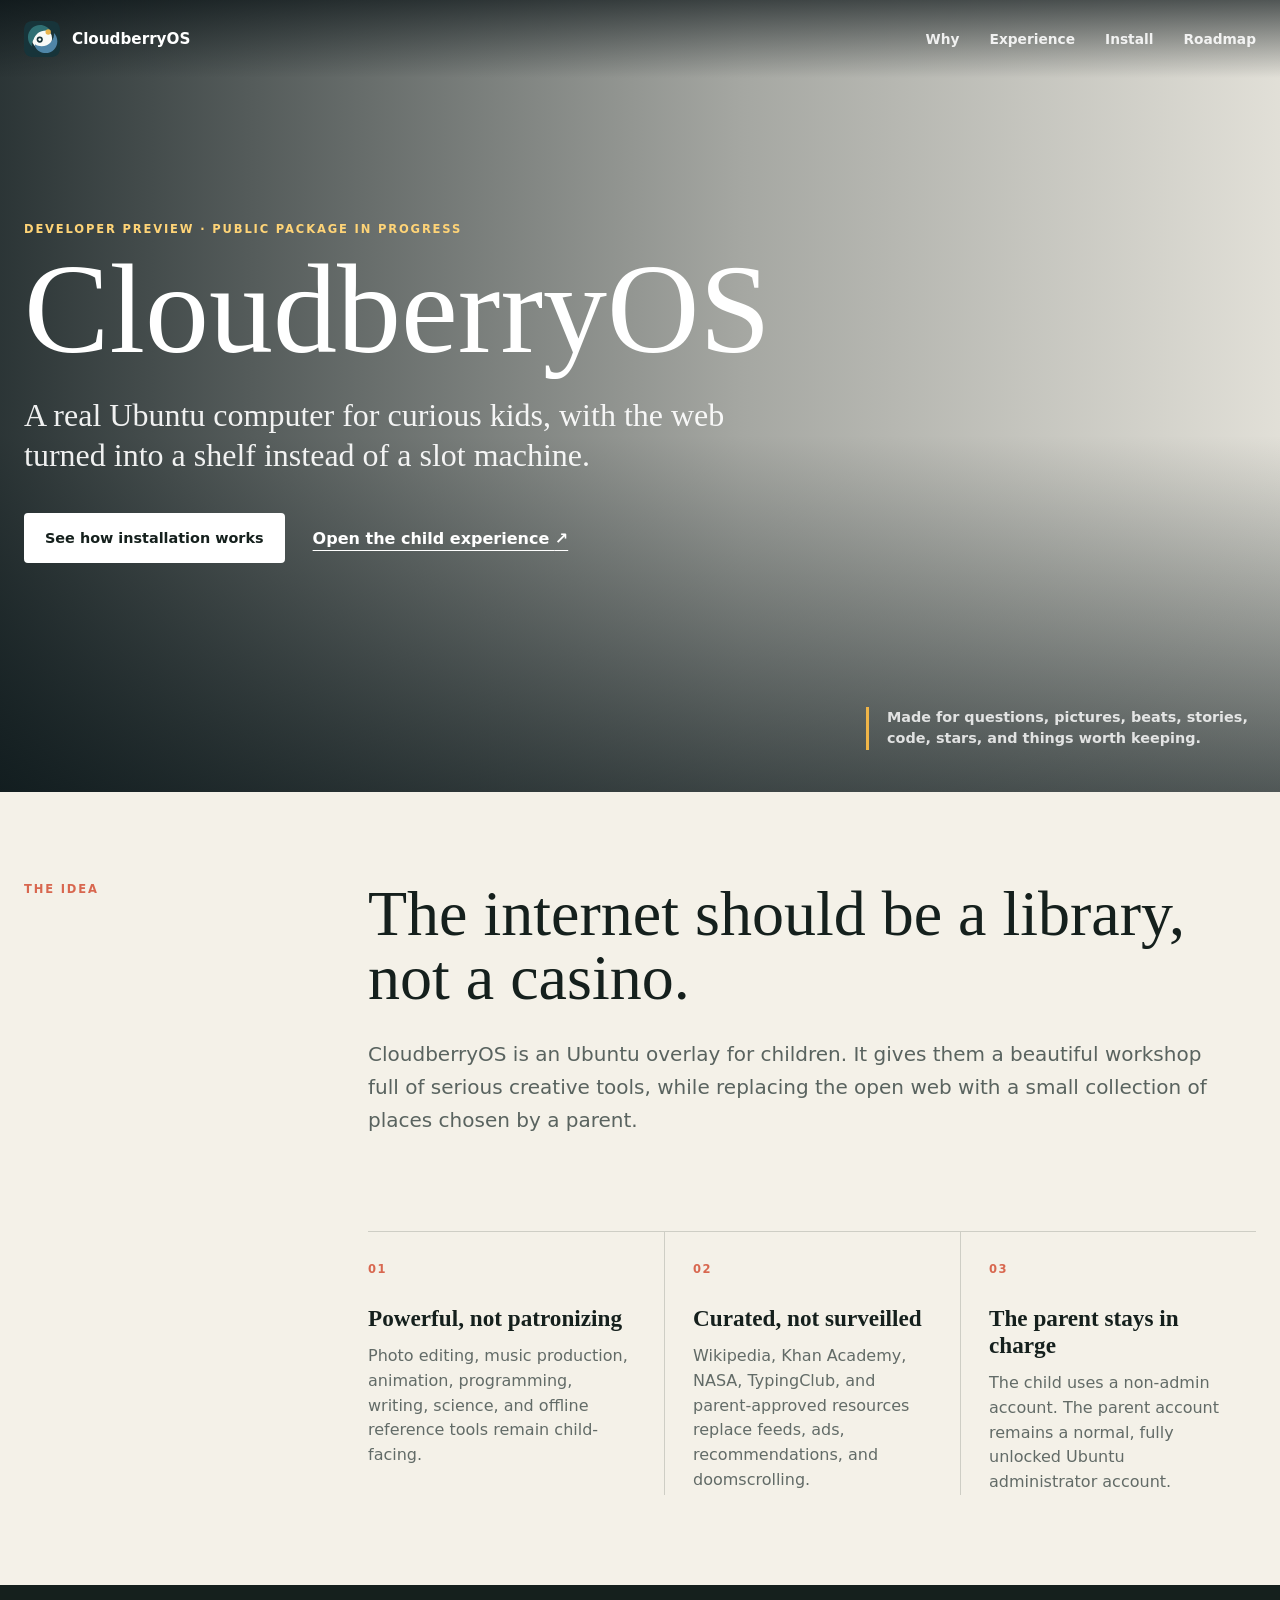
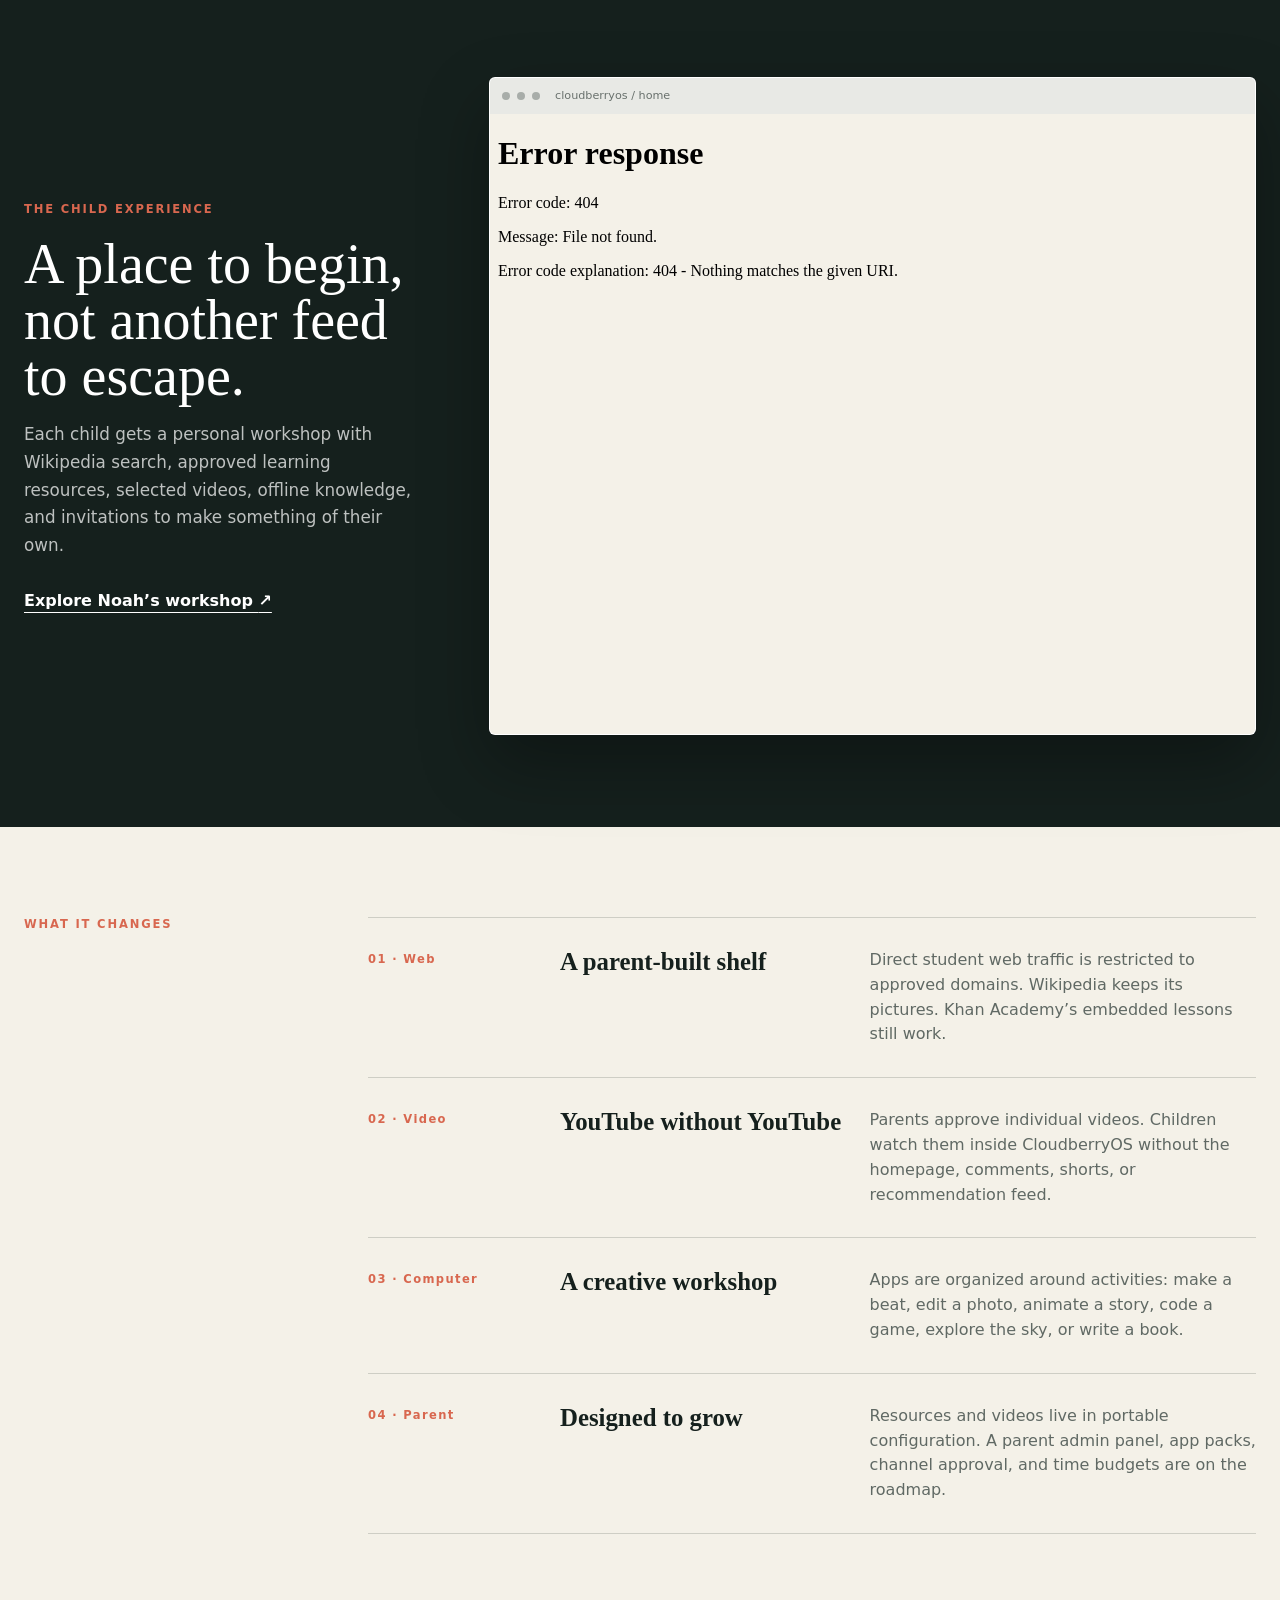
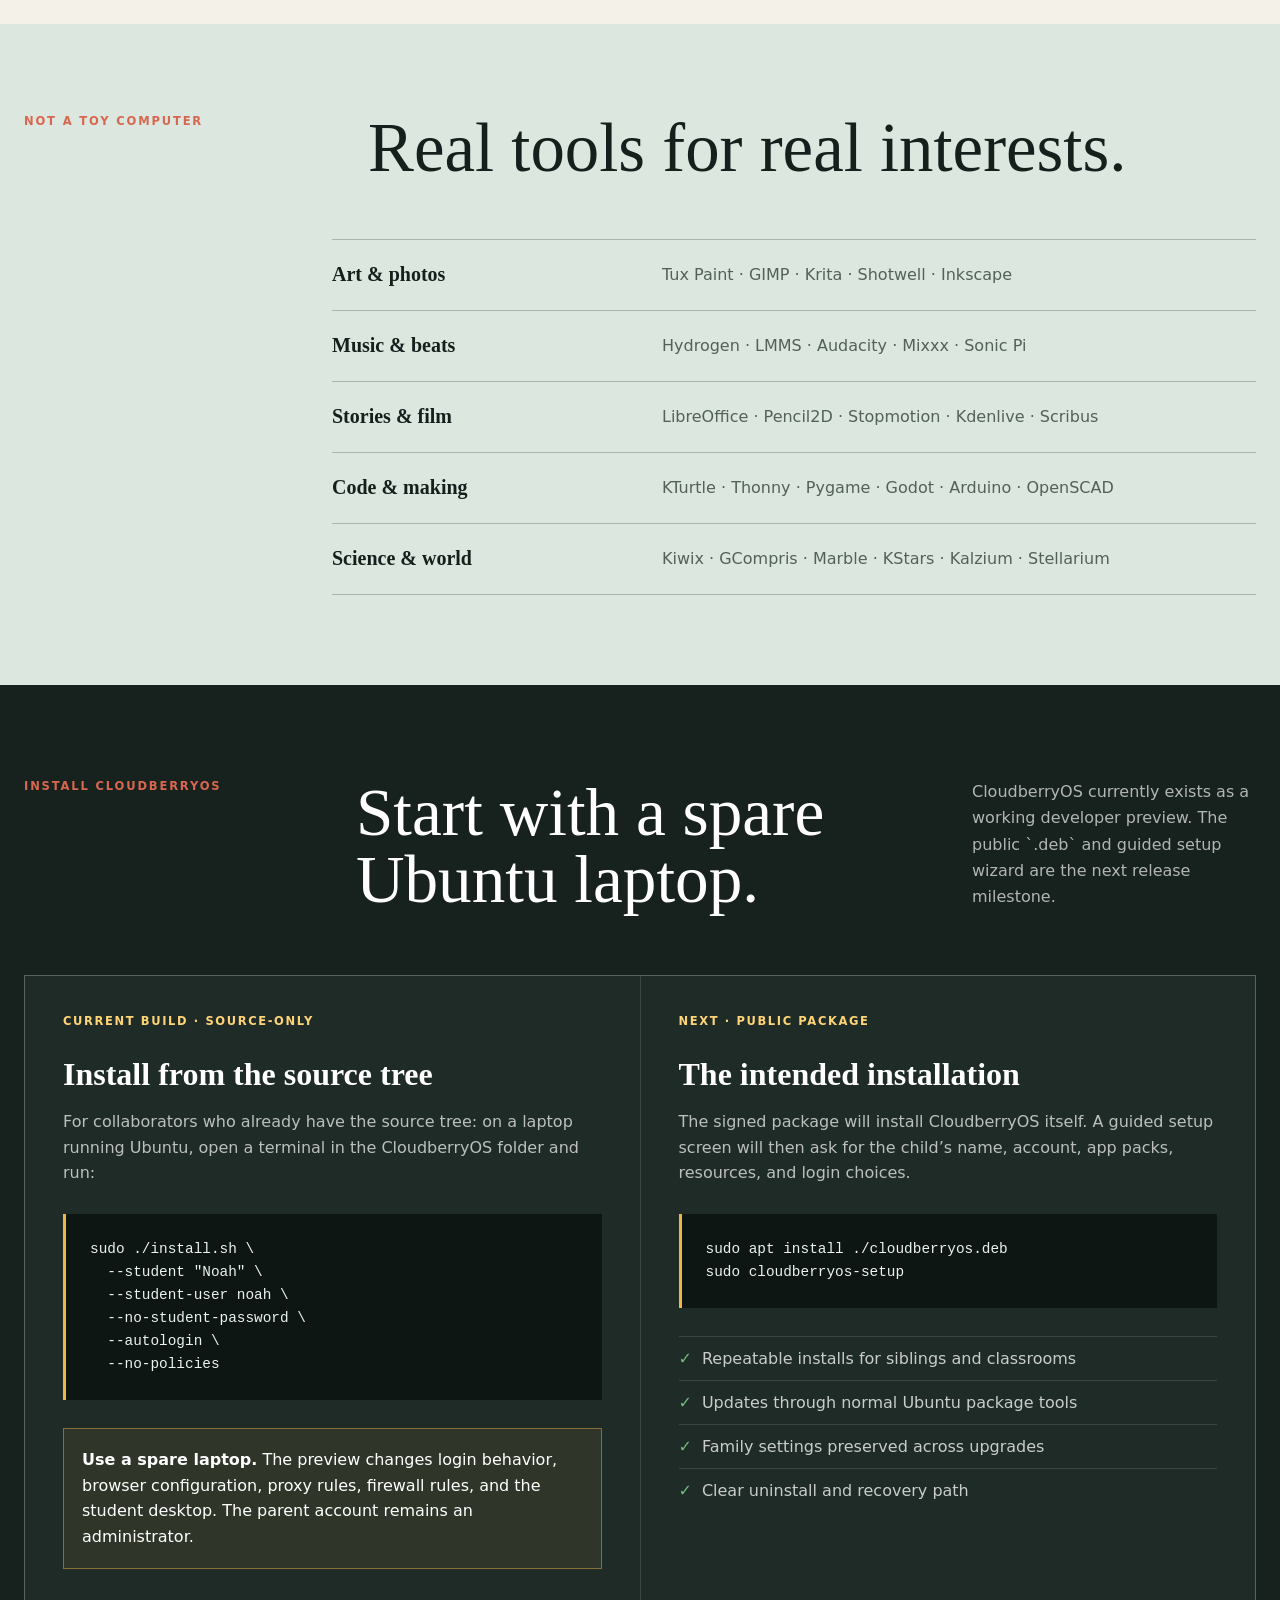
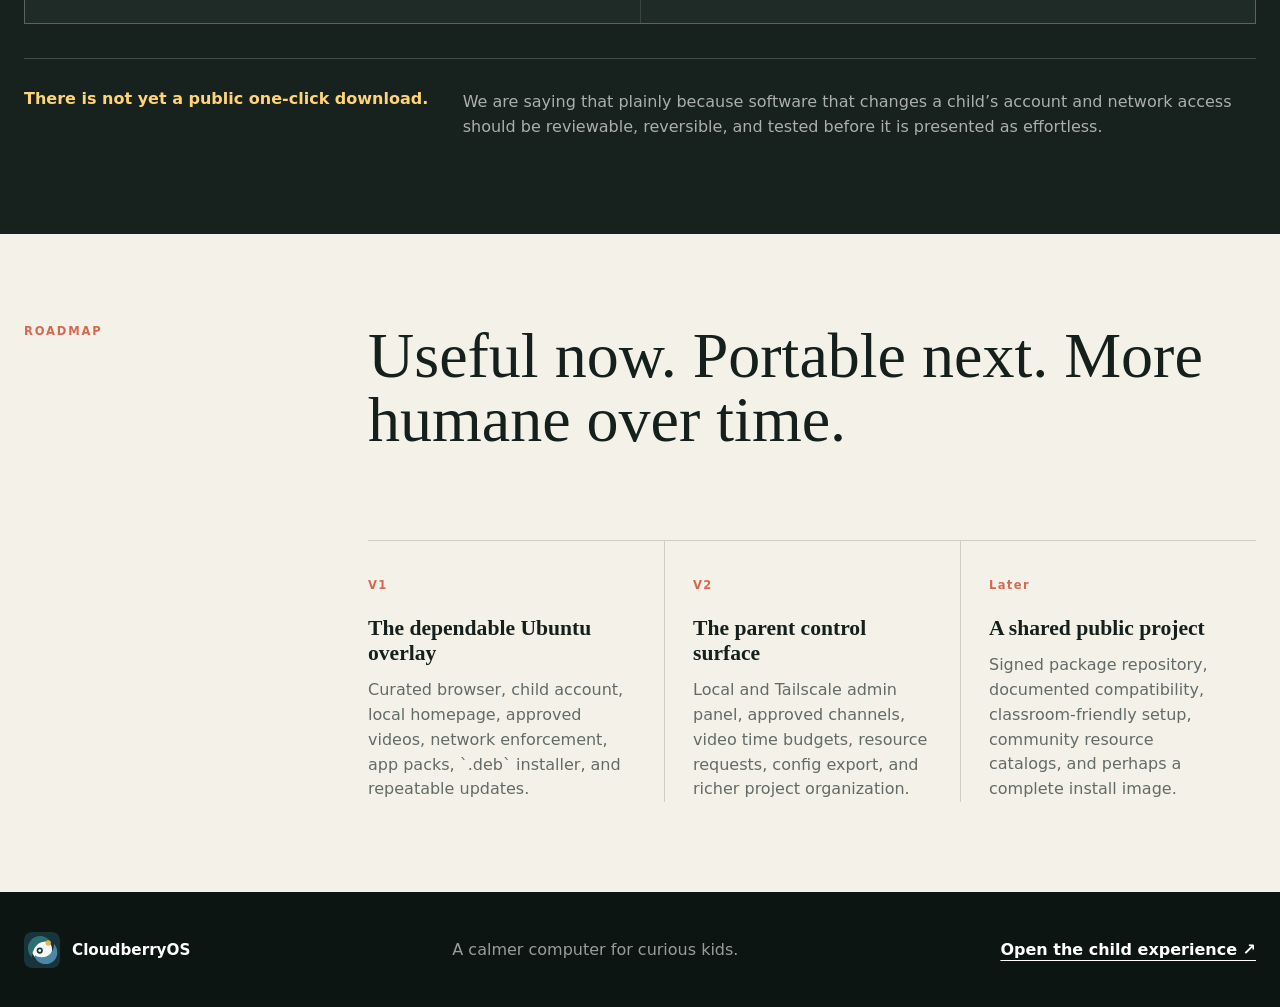
==== web/index.html @ 56dbcbd3 "M0: repo scaffolding — MIT license, tool tests, container CI gate Co-Authored-By: Claude Opus 4.8 (1" ====
<!doctype html>
<html lang="en">
<head>
  <meta charset="utf-8" />
  <meta name="viewport" content="width=device-width, initial-scale=1" />
  <meta name="description" content="CloudberryOS turns Ubuntu into a calm, creative computer for children, with a curated web and a fully unlocked parent account." />
  <title>CloudberryOS — Ubuntu for curious kids</title>
  <link rel="stylesheet" href="/assets/cloudberryos-public.css" />
</head>
<body>
  <header class="hero" id="top">
    <nav class="nav" aria-label="Main navigation">
      <a class="brand" href="#top">
        <img src="/assets/icons/cloudberryos-browser.svg" alt="" />
        <span>CloudberryOS</span>
      </a>
      <div class="nav-links">
        <a href="#why">Why</a>
        <a href="#experience">Experience</a>
        <a href="#install">Install</a>
        <a href="#roadmap">Roadmap</a>
      </div>
    </nav>

    <div class="hero-copy">
      <p class="status">Developer preview · Public package in progress</p>
      <h1>CloudberryOS</h1>
      <p class="hero-lede">A real Ubuntu computer for curious kids, with the web turned into a shelf instead of a slot machine.</p>
      <div class="hero-actions">
        <a class="primary-action" href="#install">See how installation works</a>
        <a class="text-action" href="/home/index.html">Open the child experience <span aria-hidden="true">↗</span></a>
      </div>
    </div>

    <p class="hero-note">Made for questions, pictures, beats, stories, code, stars, and things worth keeping.</p>
  </header>

  <main>
    <section class="manifesto" id="why">
      <div class="section-label">The idea</div>
      <div class="manifesto-copy">
        <h2>The internet should be a library, not a casino.</h2>
        <p>CloudberryOS is an Ubuntu overlay for children. It gives them a beautiful workshop full of serious creative tools, while replacing the open web with a small collection of places chosen by a parent.</p>
      </div>
      <div class="principles">
        <article>
          <span>01</span>
          <h3>Powerful, not patronizing</h3>
          <p>Photo editing, music production, animation, programming, writing, science, and offline reference tools remain child-facing.</p>
        </article>
        <article>
          <span>02</span>
          <h3>Curated, not surveilled</h3>
          <p>Wikipedia, Khan Academy, NASA, TypingClub, and parent-approved resources replace feeds, ads, recommendations, and doomscrolling.</p>
        </article>
        <article>
          <span>03</span>
          <h3>The parent stays in charge</h3>
          <p>The child uses a non-admin account. The parent account remains a normal, fully unlocked Ubuntu administrator account.</p>
        </article>
      </div>
    </section>

    <section class="experience" id="experience">
      <div class="experience-copy">
        <p class="eyebrow">The child experience</p>
        <h2>A place to begin, not another feed to escape.</h2>
        <p>Each child gets a personal workshop with Wikipedia search, approved learning resources, selected videos, offline knowledge, and invitations to make something of their own.</p>
        <a href="/home/index.html">Explore Noah’s workshop <span aria-hidden="true">↗</span></a>
      </div>
      <div class="browser-preview" aria-label="Preview of the CloudberryOS child homepage">
        <div class="browser-bar" aria-hidden="true">
          <span></span><span></span><span></span>
          <p>cloudberryos / home</p>
        </div>
        <iframe src="/home/index.html" title="Noah's CloudberryOS workshop" loading="lazy"></iframe>
      </div>
    </section>

    <section class="what-it-does">
      <div class="section-label">What it changes</div>
      <div class="feature-rows">
        <article>
          <p>01 · Web</p>
          <h3>A parent-built shelf</h3>
          <span>Direct student web traffic is restricted to approved domains. Wikipedia keeps its pictures. Khan Academy’s embedded lessons still work.</span>
        </article>
        <article>
          <p>02 · Video</p>
          <h3>YouTube without YouTube</h3>
          <span>Parents approve individual videos. Children watch them inside CloudberryOS without the homepage, comments, shorts, or recommendation feed.</span>
        </article>
        <article>
          <p>03 · Computer</p>
          <h3>A creative workshop</h3>
          <span>Apps are organized around activities: make a beat, edit a photo, animate a story, code a game, explore the sky, or write a book.</span>
        </article>
        <article>
          <p>04 · Parent</p>
          <h3>Designed to grow</h3>
          <span>Resources and videos live in portable configuration. A parent admin panel, app packs, channel approval, and time budgets are on the roadmap.</span>
        </article>
      </div>
    </section>

    <section class="apps">
      <div class="apps-heading">
        <p class="eyebrow">Not a toy computer</p>
        <h2>Real tools for real interests.</h2>
      </div>
      <div class="app-groups">
        <div><span>Art & photos</span><p>Tux Paint · GIMP · Krita · Shotwell · Inkscape</p></div>
        <div><span>Music & beats</span><p>Hydrogen · LMMS · Audacity · Mixxx · Sonic Pi</p></div>
        <div><span>Stories & film</span><p>LibreOffice · Pencil2D · Stopmotion · Kdenlive · Scribus</p></div>
        <div><span>Code & making</span><p>KTurtle · Thonny · Pygame · Godot · Arduino · OpenSCAD</p></div>
        <div><span>Science & world</span><p>Kiwix · GCompris · Marble · KStars · Kalzium · Stellarium</p></div>
      </div>
    </section>

    <section class="install" id="install">
      <div class="install-heading">
        <p class="eyebrow">Install CloudberryOS</p>
        <h2>Start with a spare Ubuntu laptop.</h2>
        <p>CloudberryOS currently exists as a working developer preview. The public `.deb` and guided setup wizard are the next release milestone.</p>
      </div>

      <div class="install-grid">
        <article class="available-now">
          <div class="install-state">Current build · Source-only</div>
          <h3>Install from the source tree</h3>
          <p>For collaborators who already have the source tree: on a laptop running Ubuntu, open a terminal in the CloudberryOS folder and run:</p>
          <pre><code>sudo ./install.sh \
  --student "Noah" \
  --student-user noah \
  --no-student-password \
  --autologin \
  --no-policies</code></pre>
          <p class="warning"><strong>Use a spare laptop.</strong> The preview changes login behavior, browser configuration, proxy rules, firewall rules, and the student desktop. The parent account remains an administrator.</p>
        </article>

        <article class="package-next">
          <div class="install-state">Next · Public package</div>
          <h3>The intended installation</h3>
          <p>The signed package will install CloudberryOS itself. A guided setup screen will then ask for the child’s name, account, app packs, resources, and login choices.</p>
          <pre><code>sudo apt install ./cloudberryos.deb
sudo cloudberryos-setup</code></pre>
          <ul>
            <li>Repeatable installs for siblings and classrooms</li>
            <li>Updates through normal Ubuntu package tools</li>
            <li>Family settings preserved across upgrades</li>
            <li>Clear uninstall and recovery path</li>
          </ul>
        </article>
      </div>

      <div class="install-truth">
        <strong>There is not yet a public one-click download.</strong>
        <span>We are saying that plainly because software that changes a child’s account and network access should be reviewable, reversible, and tested before it is presented as effortless.</span>
      </div>
    </section>

    <section class="roadmap" id="roadmap">
      <div class="section-label">Roadmap</div>
      <div class="roadmap-intro">
        <h2>Useful now. Portable next. More humane over time.</h2>
      </div>
      <div class="roadmap-columns">
        <article>
          <p>V1</p>
          <h3>The dependable Ubuntu overlay</h3>
          <span>Curated browser, child account, local homepage, approved videos, network enforcement, app packs, `.deb` installer, and repeatable updates.</span>
        </article>
        <article>
          <p>V2</p>
          <h3>The parent control surface</h3>
          <span>Local and Tailscale admin panel, approved channels, video time budgets, resource requests, config export, and richer project organization.</span>
        </article>
        <article>
          <p>Later</p>
          <h3>A shared public project</h3>
          <span>Signed package repository, documented compatibility, classroom-friendly setup, community resource catalogs, and perhaps a complete install image.</span>
        </article>
      </div>
    </section>
  </main>

  <footer>
    <a class="brand" href="#top">
      <img src="/assets/icons/cloudberryos-browser.svg" alt="" />
      <span>CloudberryOS</span>
    </a>
    <p>A calmer computer for curious kids.</p>
    <a href="/home/index.html">Open the child experience ↗</a>
  </footer>
</body>
</html>
---- assets/cloudberryos-public.css ----
:root {
  --ink: #15201d;
  --paper: #f4f1e8;
  --cream: #fffdf7;
  --forest: #315642;
  --lake: #176b78;
  --sun: #f0b548;
  --coral: #d8674f;
  --berry: #963f5d;
  --line: rgba(21, 32, 29, 0.17);
}

* { box-sizing: border-box; }
html { scroll-behavior: smooth; }
body {
  margin: 0;
  color: var(--ink);
  background: var(--paper);
  font-family: Inter, "Aptos", "Segoe UI", system-ui, sans-serif;
}
a { color: inherit; }

.hero {
  position: relative;
  min-height: 88vh;
  color: #fff;
  background:
    linear-gradient(90deg, rgba(5, 17, 20, 0.84), rgba(5, 17, 20, 0.33) 58%, rgba(5, 17, 20, 0.08)),
    linear-gradient(0deg, rgba(5, 17, 20, 0.66), transparent 45%),
    url("cloudberryos-wallpaper-3840.png") center / cover;
}

.nav {
  display: flex;
  align-items: center;
  justify-content: space-between;
  gap: 32px;
  min-height: 78px;
  padding: 0 max(24px, calc((100% - 1320px) / 2));
  background: linear-gradient(180deg, rgba(4, 13, 16, 0.65), transparent);
}

.brand {
  display: inline-flex;
  align-items: center;
  gap: 12px;
  font-size: 0.95rem;
  font-weight: 850;
  text-decoration: none;
}
.brand img { width: 36px; height: 36px; border-radius: 7px; }
.nav-links { display: flex; gap: 30px; }
.nav-links a {
  color: rgba(255, 255, 255, 0.88);
  font-size: 0.86rem;
  font-weight: 750;
  text-decoration: none;
}
.nav-links a:hover,
.nav-links a:focus-visible { color: #fff; text-decoration: underline; text-underline-offset: 6px; }

.hero-copy {
  width: min(1320px, calc(100% - 48px));
  margin: 0 auto;
  padding: 16vh 0 15vh;
}
.status,
.eyebrow,
.section-label {
  margin: 0;
  color: var(--coral);
  font-size: 0.72rem;
  font-weight: 900;
  text-transform: uppercase;
  letter-spacing: 0.16em;
}
.hero .status { color: #ffd477; }
h1,
h2,
h3 { letter-spacing: 0; }
h1 {
  margin: 18px 0 0;
  font-family: Georgia, "Times New Roman", serif;
  font-size: 8rem;
  font-weight: 500;
  line-height: 0.87;
}
.hero-lede {
  max-width: 720px;
  margin: 30px 0 0;
  color: rgba(255, 255, 255, 0.92);
  font-family: Georgia, "Times New Roman", serif;
  font-size: 2rem;
  line-height: 1.25;
}
.hero-actions { display: flex; align-items: center; gap: 28px; margin-top: 38px; }
.primary-action {
  display: inline-flex;
  align-items: center;
  min-height: 50px;
  padding: 0 19px;
  border: 2px solid #fff;
  border-radius: 4px;
  color: var(--ink);
  background: #fff;
  font-size: 0.9rem;
  font-weight: 850;
  text-decoration: none;
}
.primary-action:hover,
.primary-action:focus-visible { color: #fff; background: var(--berry); border-color: var(--berry); }
.text-action { color: #fff; font-weight: 800; text-decoration: underline; text-underline-offset: 6px; }
.hero-note {
  position: absolute;
  right: max(24px, calc((100% - 1320px) / 2));
  bottom: 42px;
  max-width: 390px;
  margin: 0;
  padding-left: 18px;
  border-left: 3px solid var(--sun);
  color: rgba(255, 255, 255, 0.82);
  font-size: 0.9rem;
  font-weight: 700;
  line-height: 1.5;
}

.manifesto,
.what-it-does,
.roadmap {
  width: min(1320px, calc(100% - 48px));
  margin: 0 auto;
  padding: 90px 0;
}
.manifesto {
  display: grid;
  grid-template-columns: 0.25fr 0.75fr;
  gap: 48px;
}
.manifesto-copy h2,
.apps-heading h2,
.install-heading h2,
.roadmap-intro h2,
.experience-copy h2 {
  margin: 0;
  font-family: Georgia, "Times New Roman", serif;
  font-size: 4rem;
  font-weight: 500;
  line-height: 1;
}
.manifesto-copy > p {
  max-width: 850px;
  margin: 28px 0 0;
  color: #59635f;
  font-size: 1.25rem;
  line-height: 1.65;
}
.principles {
  grid-column: 2;
  display: grid;
  grid-template-columns: repeat(3, 1fr);
  margin-top: 46px;
  border-top: 1px solid var(--line);
}
.principles article { padding: 26px 28px 0 0; }
.principles article + article { padding-left: 28px; border-left: 1px solid var(--line); }
.principles span,
.feature-rows article > p,
.roadmap-columns article > p {
  color: var(--coral);
  font-size: 0.72rem;
  font-weight: 900;
  letter-spacing: 0.12em;
}
.principles h3 { margin: 28px 0 12px; font-family: Georgia, serif; font-size: 1.45rem; }
.principles p { margin: 0; color: #626b67; line-height: 1.55; }

.experience {
  display: grid;
  grid-template-columns: minmax(300px, 0.34fr) minmax(0, 0.66fr);
  gap: 70px;
  align-items: center;
  padding: 92px max(24px, calc((100% - 1320px) / 2));
  color: #fff;
  background: var(--ink);
}
.experience-copy h2 { margin-top: 20px; font-size: 3.5rem; }
.experience-copy > p:not(.eyebrow) { color: rgba(255, 255, 255, 0.72); font-size: 1.05rem; line-height: 1.65; }
.experience-copy > a { display: inline-block; margin-top: 14px; color: #fff; font-weight: 800; text-underline-offset: 6px; }
.browser-preview { overflow: hidden; border: 1px solid rgba(255, 255, 255, 0.25); border-radius: 6px; background: #fff; box-shadow: 0 28px 70px rgba(0, 0, 0, 0.32); }
.browser-bar { display: flex; align-items: center; gap: 7px; height: 36px; padding: 0 12px; color: #69716d; background: #e8e9e5; }
.browser-bar span { width: 8px; height: 8px; border-radius: 50%; background: #a8ada9; }
.browser-bar p { margin: 0 0 0 8px; font-size: 0.7rem; }
.browser-preview iframe { display: block; width: 100%; height: 620px; border: 0; background: var(--paper); }

.what-it-does { display: grid; grid-template-columns: 0.25fr 0.75fr; gap: 48px; }
.feature-rows { border-top: 1px solid var(--line); }
.feature-rows article { display: grid; grid-template-columns: 0.2fr 0.34fr 0.46fr; gap: 24px; padding: 30px 0; border-bottom: 1px solid var(--line); }
.feature-rows article > p { margin: 4px 0 0; }
.feature-rows h3 { margin: 0; font-family: Georgia, serif; font-size: 1.55rem; }
.feature-rows span { color: #606964; line-height: 1.55; }

.apps { padding: 90px max(24px, calc((100% - 1320px) / 2)); background: #dce7df; }
.apps-heading { display: grid; grid-template-columns: 0.25fr 0.75fr; gap: 48px; }
.apps-heading h2 { font-size: 4.3rem; }
.app-groups { margin: 56px 0 0 25%; border-top: 1px solid rgba(21, 32, 29, 0.25); }
.app-groups div { display: grid; grid-template-columns: 0.34fr 0.66fr; gap: 24px; padding: 23px 0; border-bottom: 1px solid rgba(21, 32, 29, 0.25); }
.app-groups span { font-family: Georgia, serif; font-size: 1.25rem; font-weight: 650; }
.app-groups p { margin: 0; color: #526159; line-height: 1.5; }

.install { padding: 94px max(24px, calc((100% - 1320px) / 2)); color: #fff; background: #17211e; }
.install-heading { display: grid; grid-template-columns: 0.25fr 0.5fr 0.25fr; gap: 48px; }
.install-heading h2 { grid-column: 2; font-size: 4.2rem; }
.install-heading > p:last-child { margin: 0; color: rgba(255, 255, 255, 0.67); line-height: 1.65; }
.install-grid { display: grid; grid-template-columns: 1fr 1fr; gap: 1px; margin-top: 62px; background: rgba(255, 255, 255, 0.16); border: 1px solid rgba(255, 255, 255, 0.16); }
.install-grid article { padding: 38px; background: #1e2b27; }
.install-state { color: #ffd477; font-size: 0.72rem; font-weight: 900; text-transform: uppercase; letter-spacing: 0.14em; }
.install-grid h3 { margin: 28px 0 14px; font-family: Georgia, serif; font-size: 2rem; }
.install-grid article > p { color: rgba(255, 255, 255, 0.7); line-height: 1.6; }
pre { overflow-x: auto; margin: 28px 0; padding: 24px; border-left: 3px solid var(--sun); color: #eaf4ee; background: #0e1614; font-size: 0.9rem; line-height: 1.6; }
.warning { padding: 18px; border: 1px solid rgba(240, 181, 72, 0.45); color: #fff !important; background: rgba(240, 181, 72, 0.08); }
.package-next ul { margin: 26px 0 0; padding: 0; list-style: none; }
.package-next li { padding: 12px 0; border-top: 1px solid rgba(255, 255, 255, 0.13); color: rgba(255, 255, 255, 0.76); }
.package-next li::before { content: "✓"; margin-right: 10px; color: #73b981; }
.install-truth { display: grid; grid-template-columns: 0.34fr 0.66fr; gap: 30px; margin-top: 34px; padding-top: 30px; border-top: 1px solid rgba(255, 255, 255, 0.19); }
.install-truth strong { color: #ffd477; }
.install-truth span { color: rgba(255, 255, 255, 0.64); line-height: 1.6; }

.roadmap { display: grid; grid-template-columns: 0.25fr 0.75fr; gap: 48px; }
.roadmap-intro h2 { max-width: 850px; }
.roadmap-columns { grid-column: 2; display: grid; grid-template-columns: repeat(3, 1fr); margin-top: 40px; border-top: 1px solid var(--line); }
.roadmap-columns article { padding: 26px 28px 0 0; }
.roadmap-columns article + article { padding-left: 28px; border-left: 1px solid var(--line); }
.roadmap-columns h3 { margin: 24px 0 12px; font-family: Georgia, serif; font-size: 1.35rem; }
.roadmap-columns span { color: #626b67; line-height: 1.55; }

footer { display: flex; align-items: center; justify-content: space-between; gap: 24px; padding: 32px max(24px, calc((100% - 1320px) / 2)); color: #fff; background: #0d1513; }
footer p { color: rgba(255, 255, 255, 0.58); }
footer > a:last-child { font-weight: 750; text-underline-offset: 5px; }

@media (max-width: 900px) {
  h1 { font-size: 6rem; }
  .hero-lede { font-size: 1.65rem; }
  .manifesto,
  .what-it-does,
  .roadmap,
  .experience,
  .install-heading,
  .apps-heading { grid-template-columns: 1fr; }
  .manifesto-copy h2,
  .apps-heading h2,
  .install-heading h2,
  .roadmap-intro h2 { font-size: 3.3rem; }
  .principles,
  .roadmap-columns { grid-column: 1; }
  .experience { gap: 46px; }
  .browser-preview iframe { height: 520px; }
  .feature-rows article { grid-template-columns: 0.2fr 0.8fr; }
  .feature-rows article span { grid-column: 2; }
  .app-groups { margin-left: 0; }
  .install-heading h2 { grid-column: 1; }
  .install-grid { grid-template-columns: 1fr; }
}

@media (max-width: 620px) {
  .nav { min-height: 68px; padding-inline: 16px; }
  .nav-links { gap: 16px; }
  .nav-links a:nth-child(1),
  .nav-links a:nth-child(2) { display: none; }
  .hero { min-height: 820px; background-position: 65% center; }
  .hero-copy { width: calc(100% - 32px); padding: 120px 0 210px; }
  h1 { font-size: 4.2rem; }
  .hero-lede { font-size: 1.35rem; }
  .hero-actions { align-items: flex-start; flex-direction: column; gap: 20px; }
  .hero-note { right: 16px; bottom: 26px; left: 16px; }
  .manifesto,
  .what-it-does,
  .roadmap { width: calc(100% - 32px); padding: 62px 0; }
  .manifesto-copy h2,
  .apps-heading h2,
  .install-heading h2,
  .roadmap-intro h2,
  .experience-copy h2 { font-size: 2.55rem; }
  .manifesto-copy > p { font-size: 1.05rem; }
  .principles,
  .roadmap-columns { grid-template-columns: 1fr; }
  .principles article,
  .principles article + article,
  .roadmap-columns article,
  .roadmap-columns article + article { padding: 28px 0; border-left: 0; border-bottom: 1px solid var(--line); }
  .experience,
  .apps,
  .install { padding: 62px 16px; }
  .browser-preview iframe { height: 480px; }
  .feature-rows article { grid-template-columns: 1fr; }
  .feature-rows article span { grid-column: 1; }
  .app-groups div { grid-template-columns: 1fr; gap: 8px; }
  .install-grid article { padding: 26px 20px; }
  pre { padding: 18px 15px; font-size: 0.75rem; }
  .install-truth { grid-template-columns: 1fr; }
  footer { align-items: flex-start; flex-direction: column; }
}

@media (prefers-reduced-motion: reduce) {
  html { scroll-behavior: auto; }
}
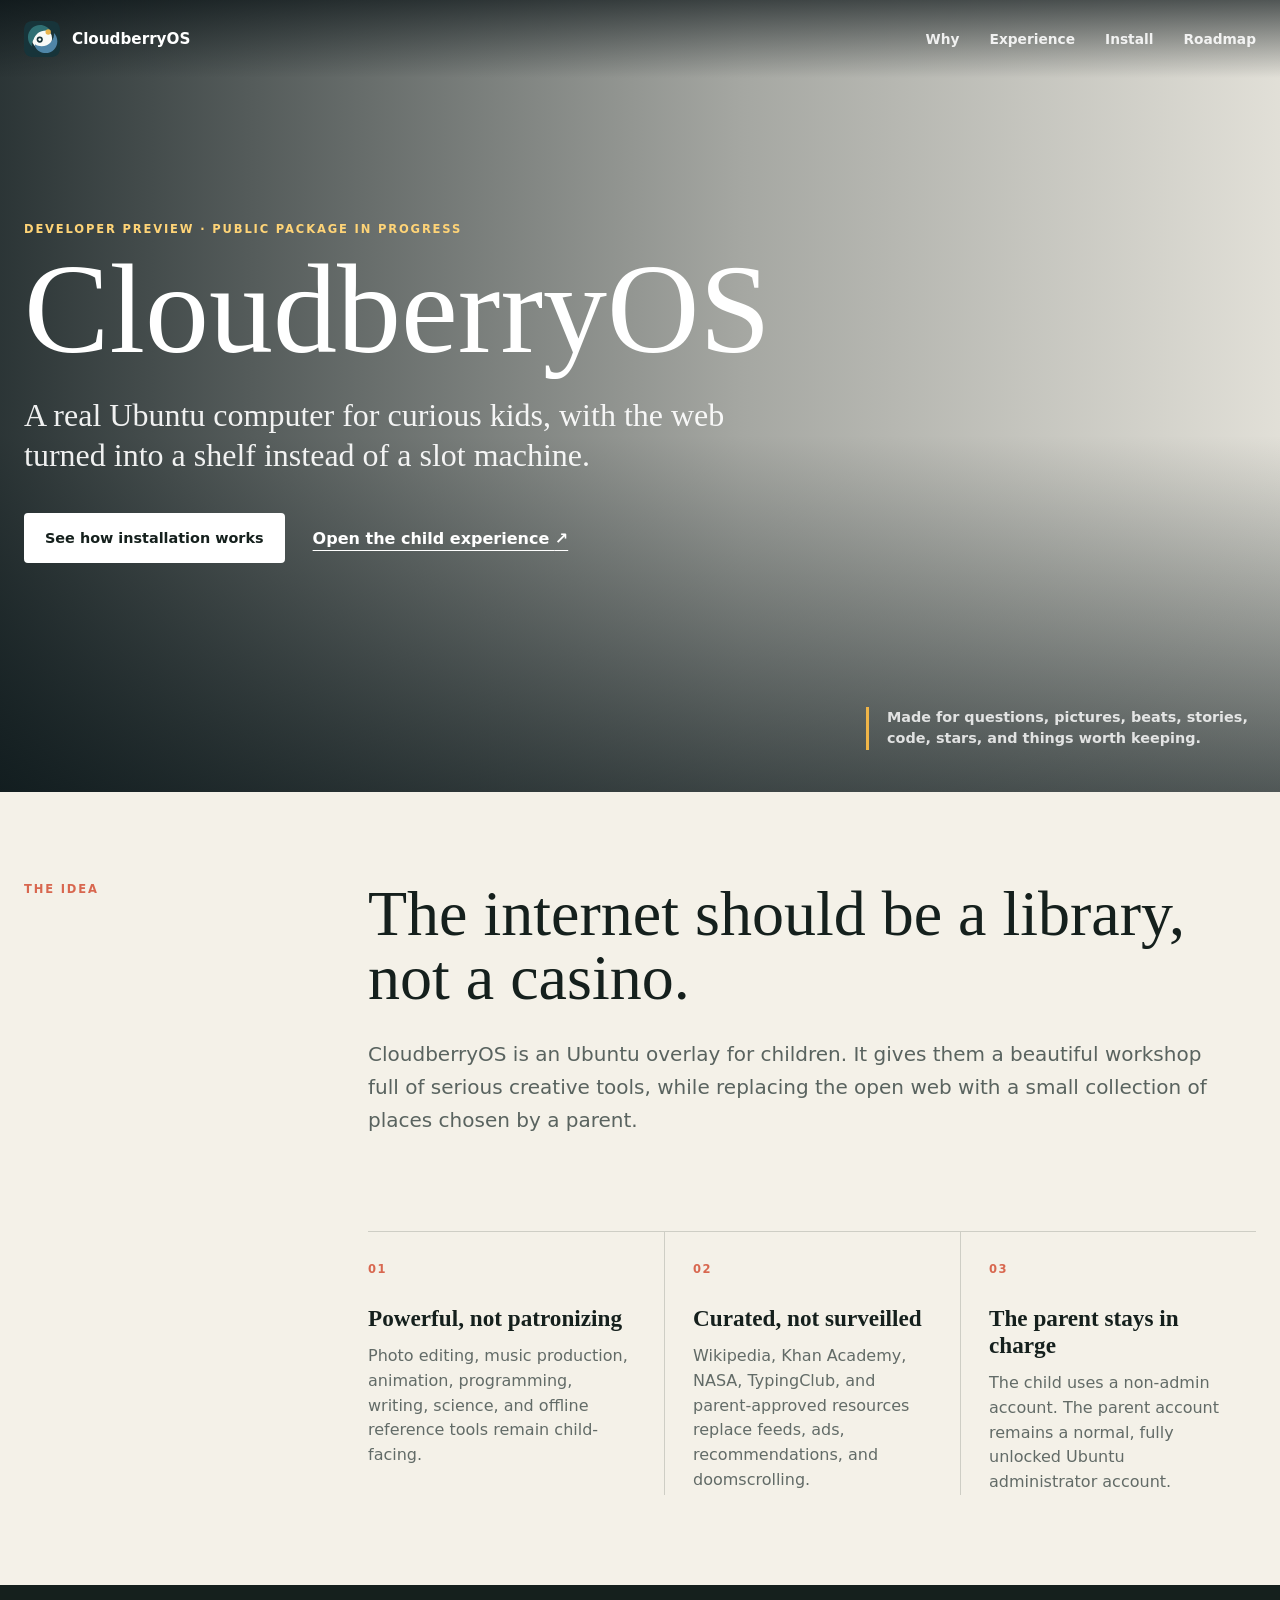
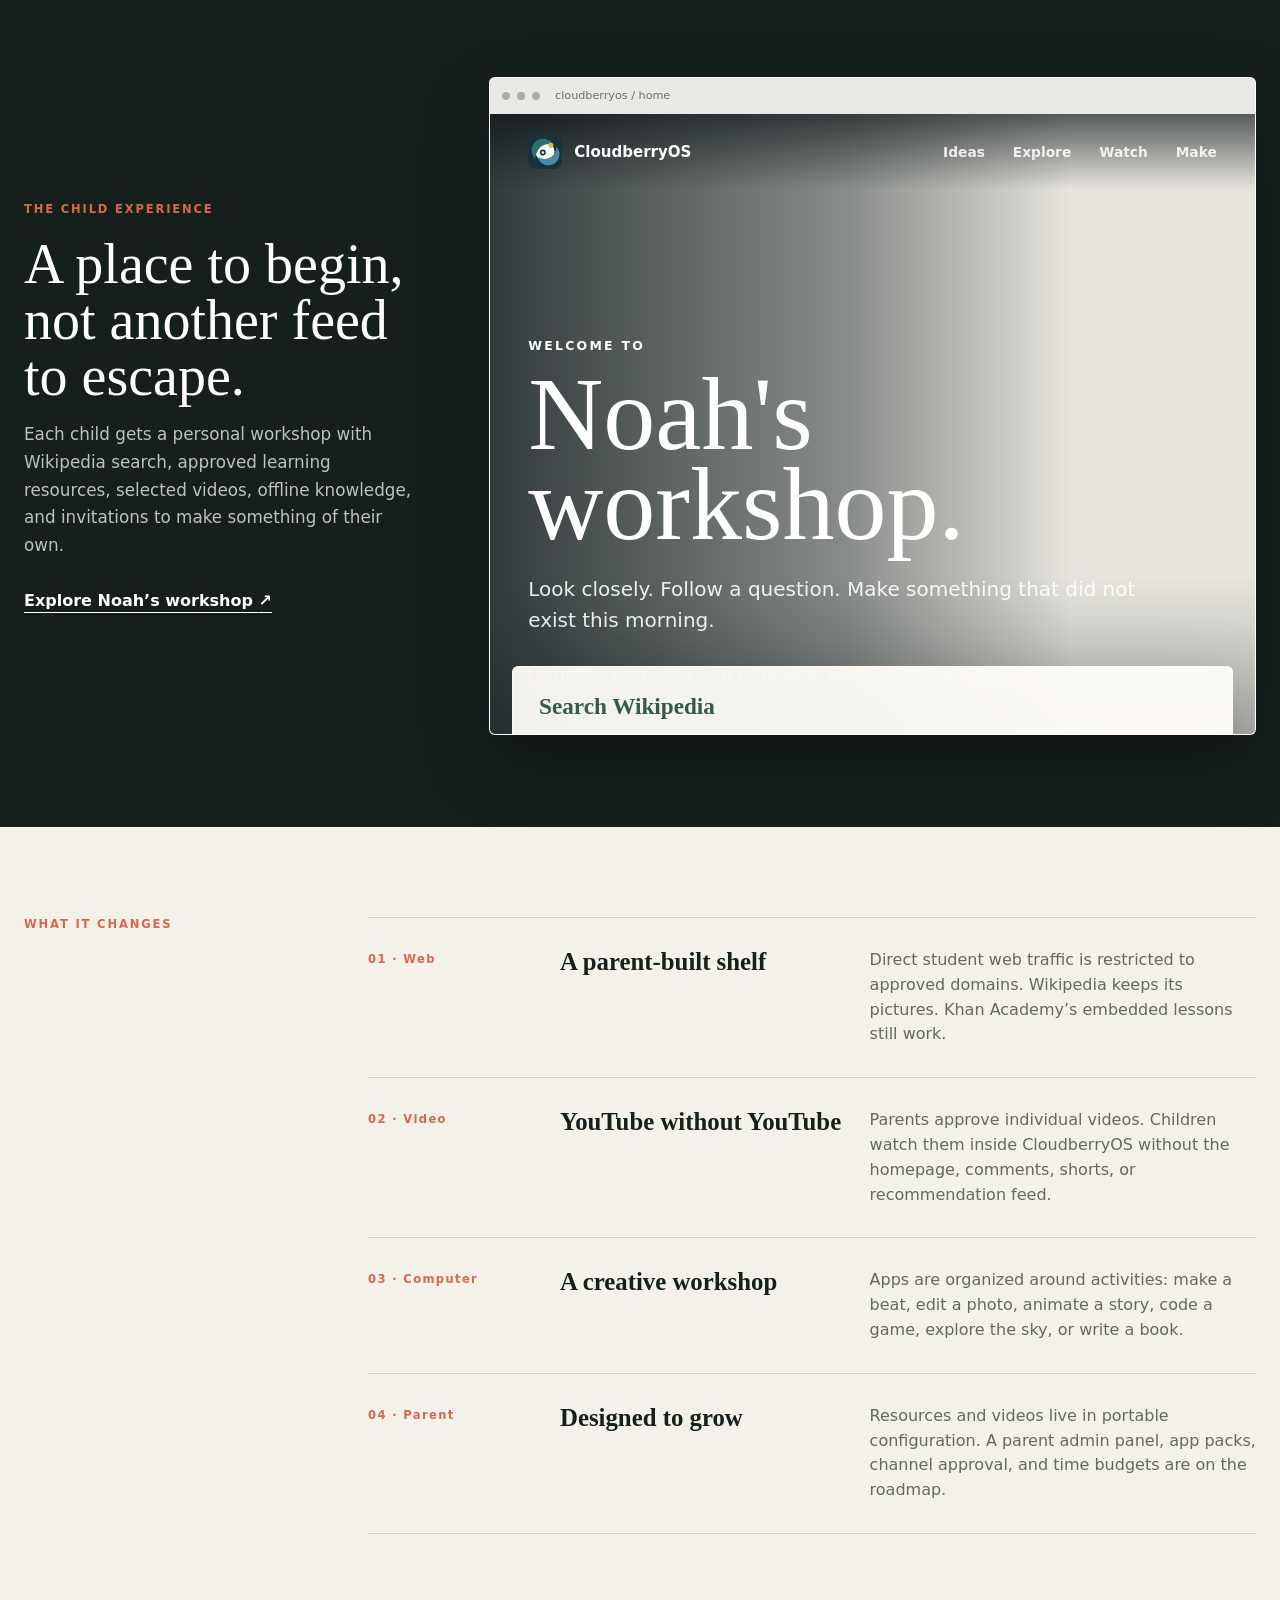
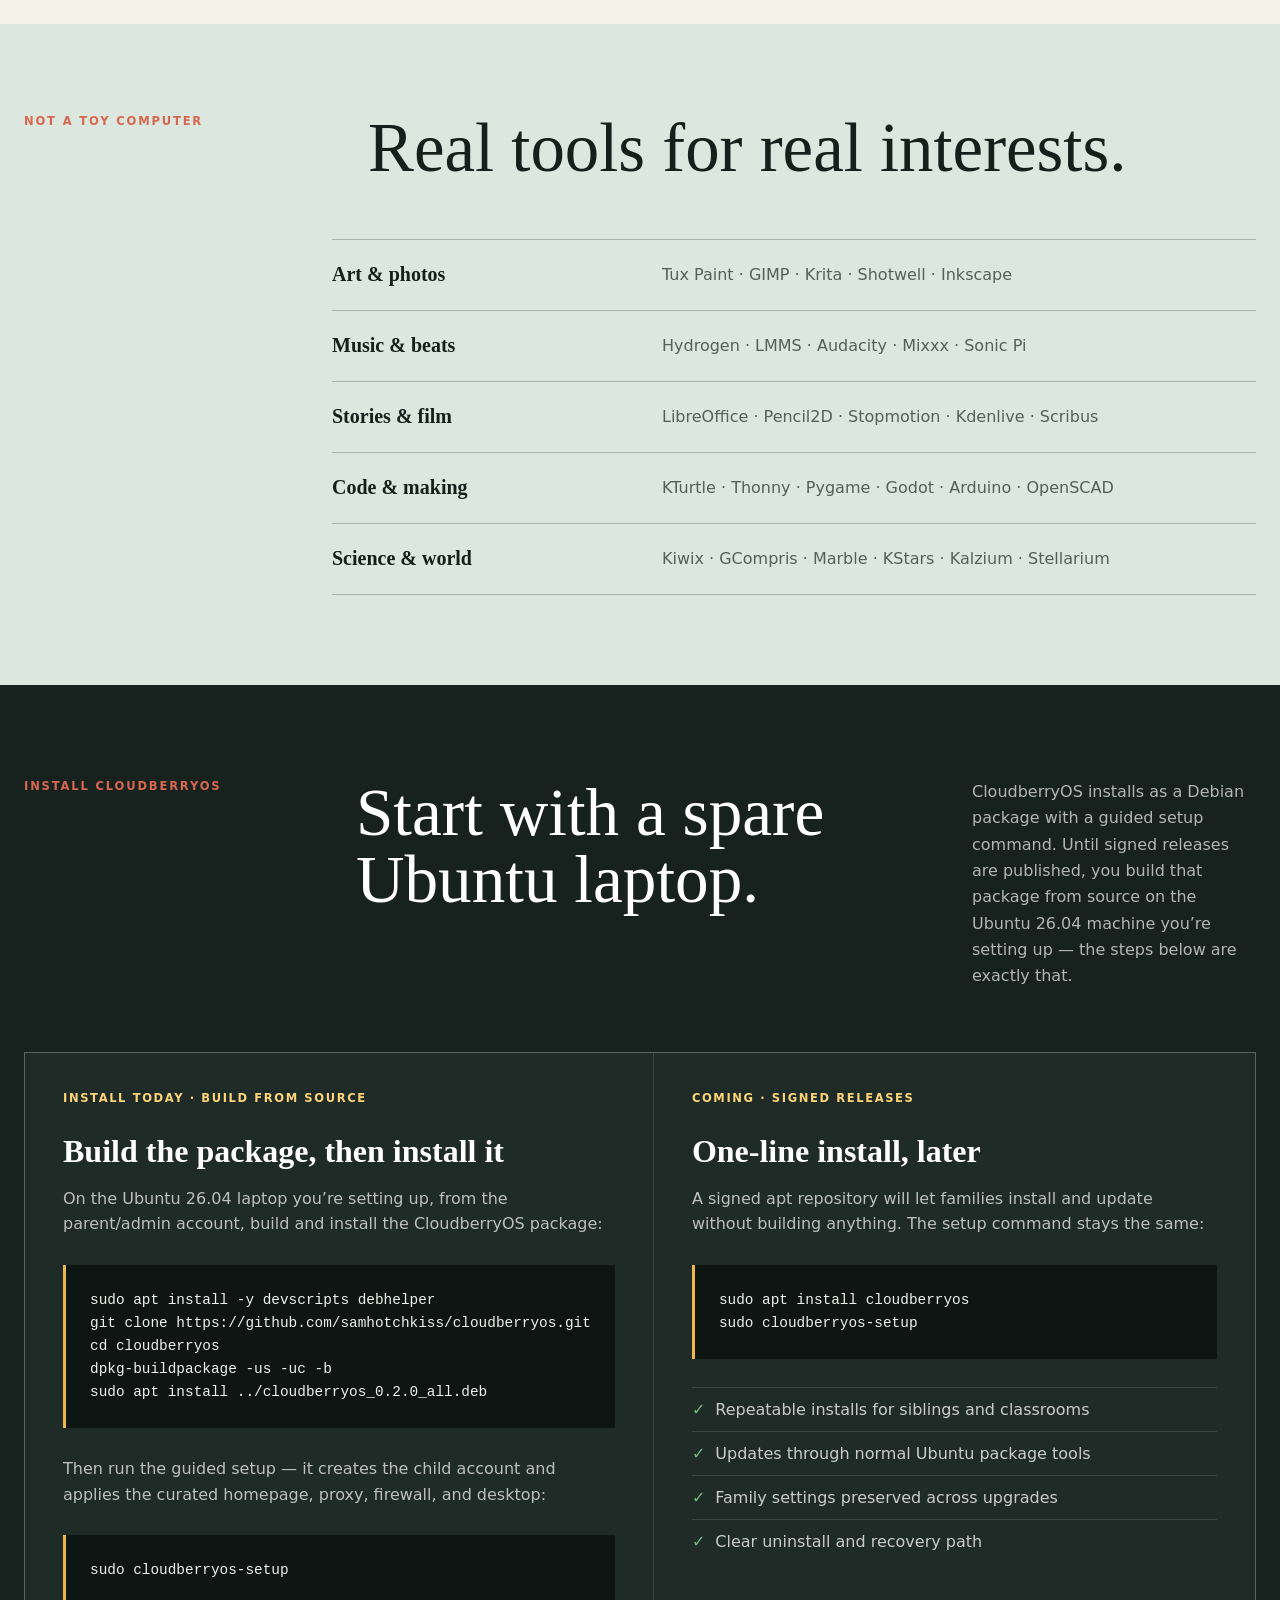
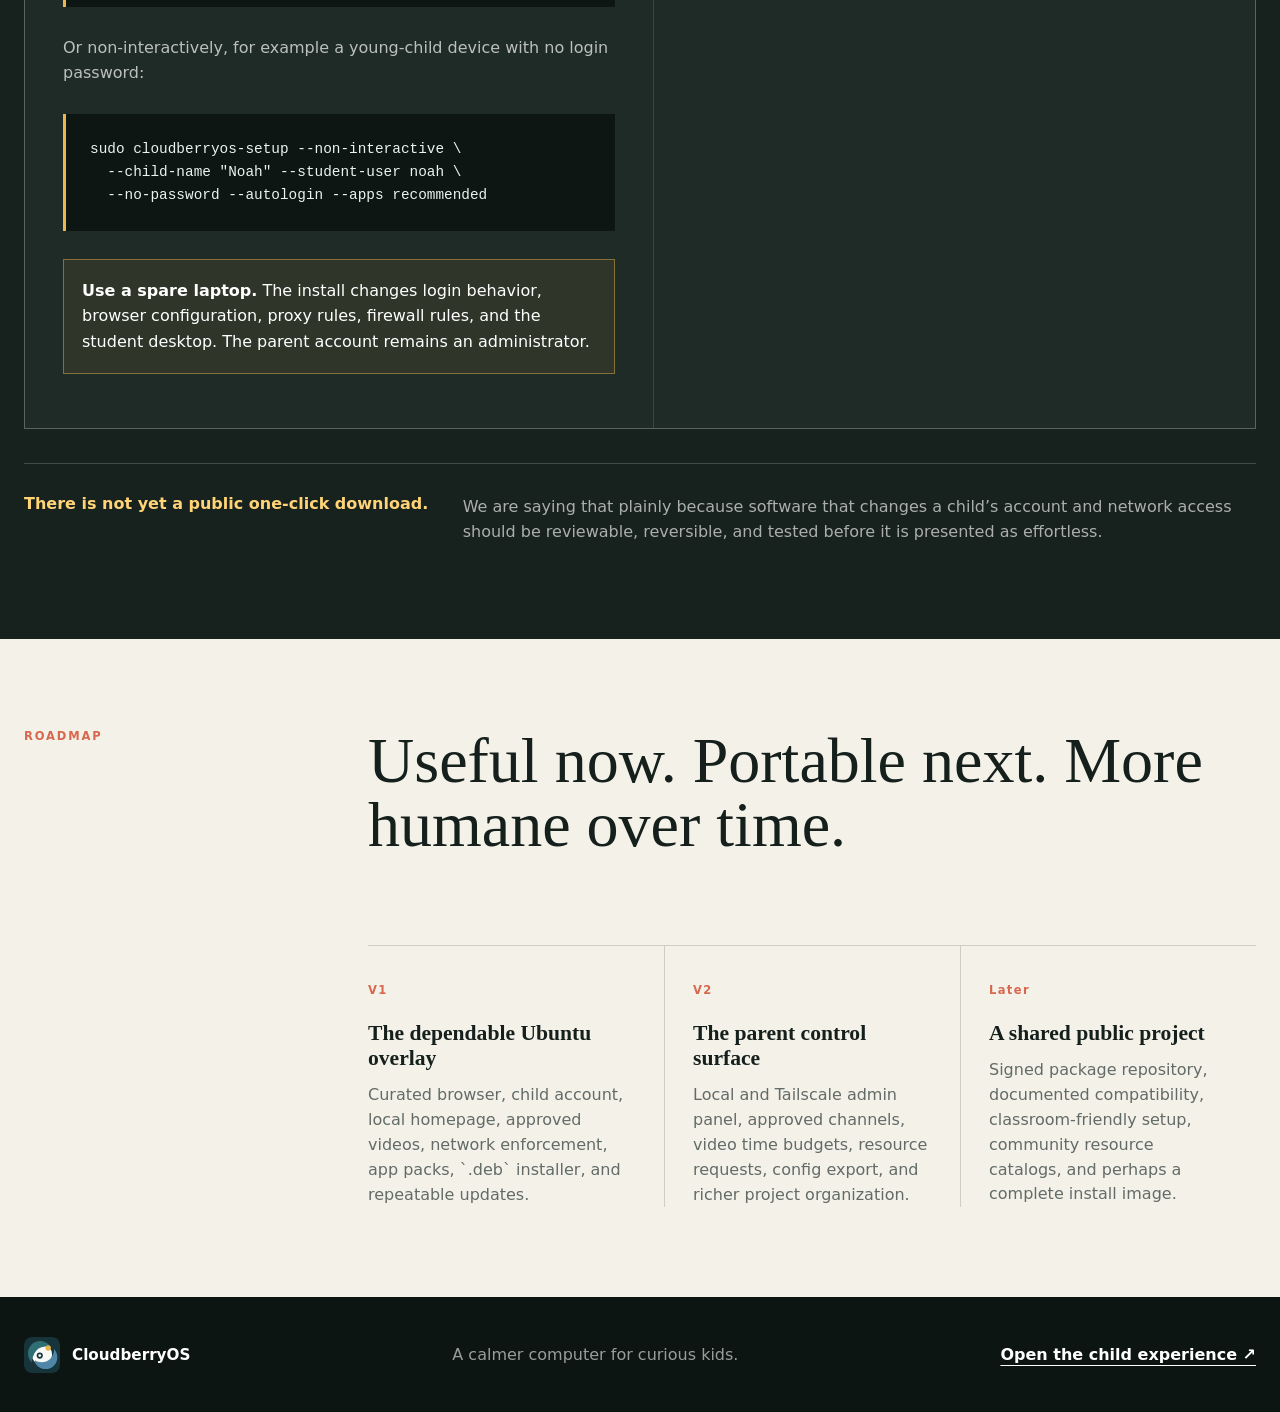
==== commit c0e31870: "site: correct install instructions to the real 0.2.0 build-from-source + cloudberryos-setup runbook " ====
--- a/web/index.html
+++ b/web/index.html
@@ -121,28 +121,33 @@
       <div class="install-heading">
         <p class="eyebrow">Install CloudberryOS</p>
         <h2>Start with a spare Ubuntu laptop.</h2>
-        <p>CloudberryOS currently exists as a working developer preview. The public `.deb` and guided setup wizard are the next release milestone.</p>
+        <p>CloudberryOS installs as a Debian package with a guided setup command. Until signed releases are published, you build that package from source on the Ubuntu 26.04 machine you’re setting up — the steps below are exactly that.</p>
       </div>
 
       <div class="install-grid">
         <article class="available-now">
-          <div class="install-state">Current build · Source-only</div>
-          <h3>Install from the source tree</h3>
-          <p>For collaborators who already have the source tree: on a laptop running Ubuntu, open a terminal in the CloudberryOS folder and run:</p>
-          <pre><code>sudo ./install.sh \
-  --student "Noah" \
-  --student-user noah \
-  --no-student-password \
-  --autologin \
-  --no-policies</code></pre>
-          <p class="warning"><strong>Use a spare laptop.</strong> The preview changes login behavior, browser configuration, proxy rules, firewall rules, and the student desktop. The parent account remains an administrator.</p>
+          <div class="install-state">Install today · Build from source</div>
+          <h3>Build the package, then install it</h3>
+          <p>On the Ubuntu 26.04 laptop you’re setting up, from the parent/admin account, build and install the CloudberryOS package:</p>
+          <pre><code>sudo apt install -y devscripts debhelper
+git clone https://github.com/samhotchkiss/cloudberryos.git
+cd cloudberryos
+dpkg-buildpackage -us -uc -b
+sudo apt install ../cloudberryos_0.2.0_all.deb</code></pre>
+          <p>Then run the guided setup — it creates the child account and applies the curated homepage, proxy, firewall, and desktop:</p>
+          <pre><code>sudo cloudberryos-setup</code></pre>
+          <p>Or non-interactively, for example a young-child device with no login password:</p>
+          <pre><code>sudo cloudberryos-setup --non-interactive \
+  --child-name "Noah" --student-user noah \
+  --no-password --autologin --apps recommended</code></pre>
+          <p class="warning"><strong>Use a spare laptop.</strong> The install changes login behavior, browser configuration, proxy rules, firewall rules, and the student desktop. The parent account remains an administrator.</p>
         </article>
 
         <article class="package-next">
-          <div class="install-state">Next · Public package</div>
-          <h3>The intended installation</h3>
-          <p>The signed package will install CloudberryOS itself. A guided setup screen will then ask for the child’s name, account, app packs, resources, and login choices.</p>
-          <pre><code>sudo apt install ./cloudberryos.deb
+          <div class="install-state">Coming · Signed releases</div>
+          <h3>One-line install, later</h3>
+          <p>A signed apt repository will let families install and update without building anything. The setup command stays the same:</p>
+          <pre><code>sudo apt install cloudberryos
 sudo cloudberryos-setup</code></pre>
           <ul>
             <li>Repeatable installs for siblings and classrooms</li>
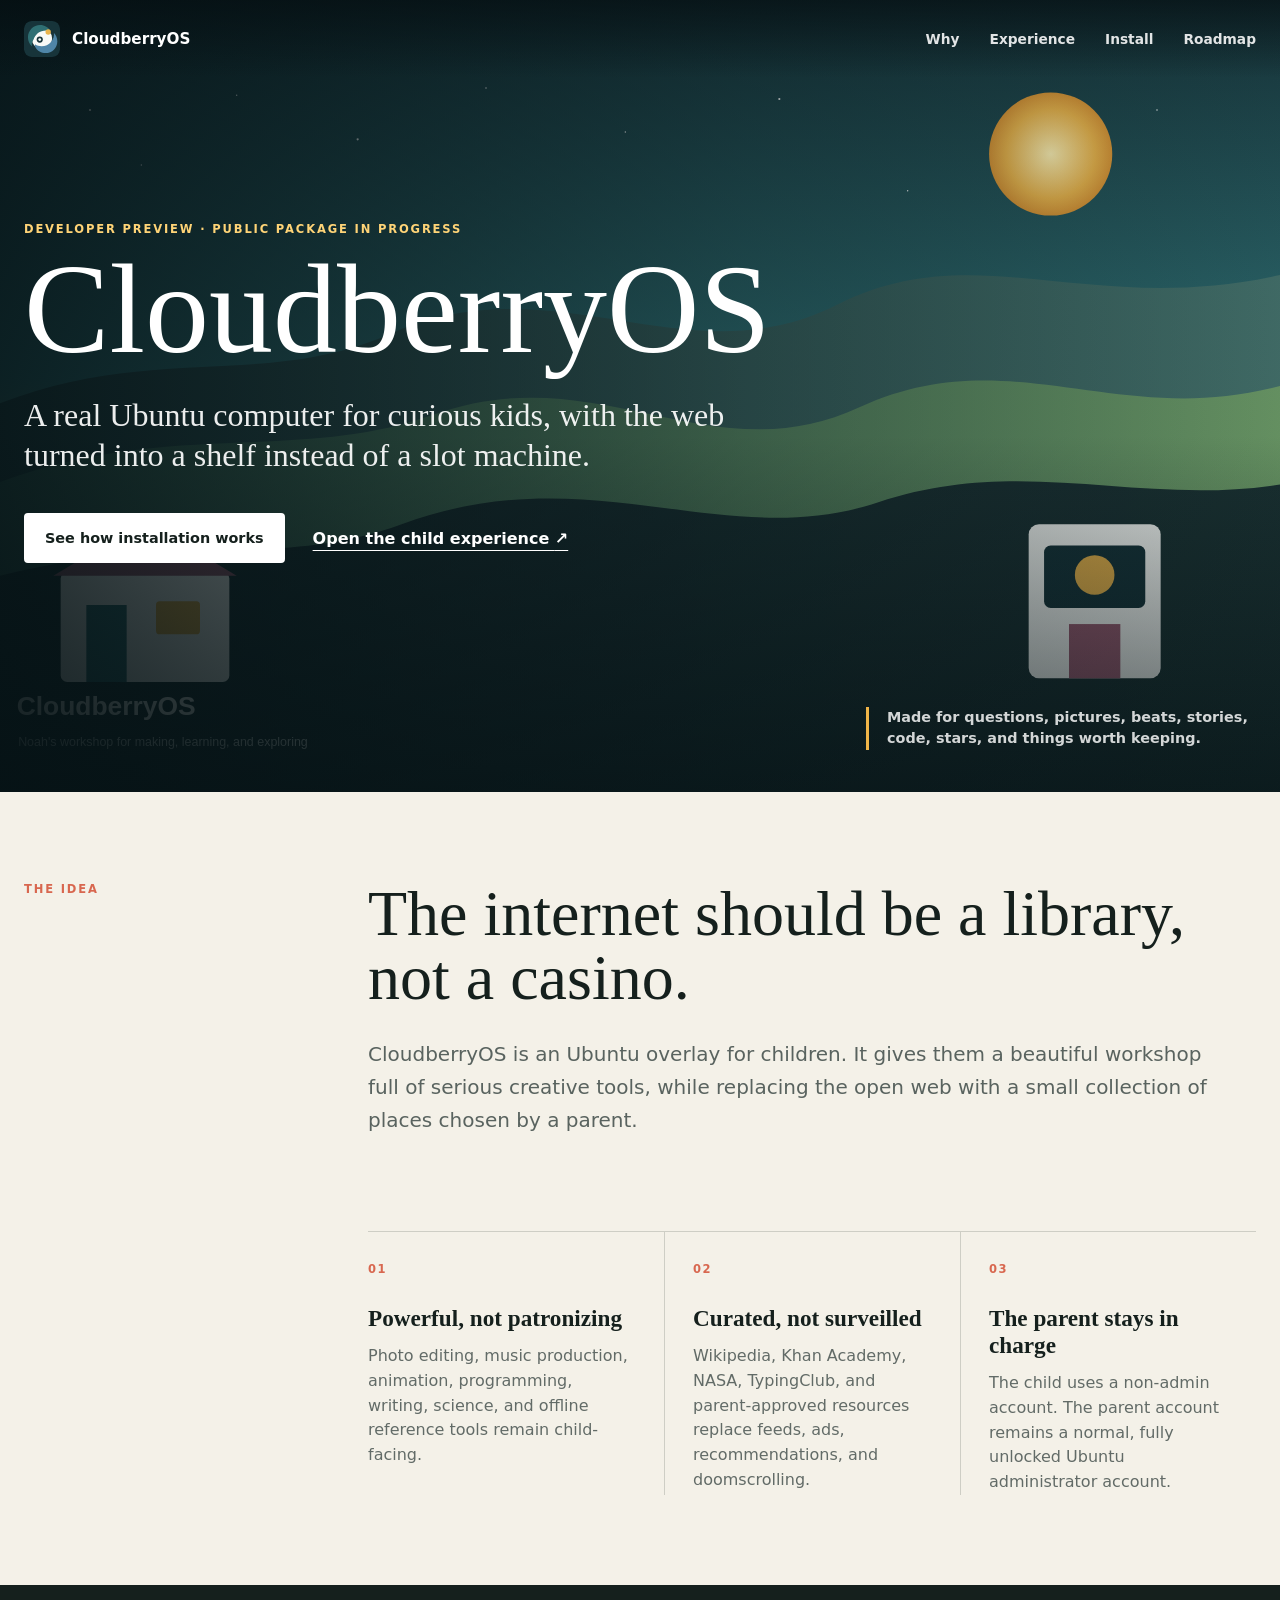
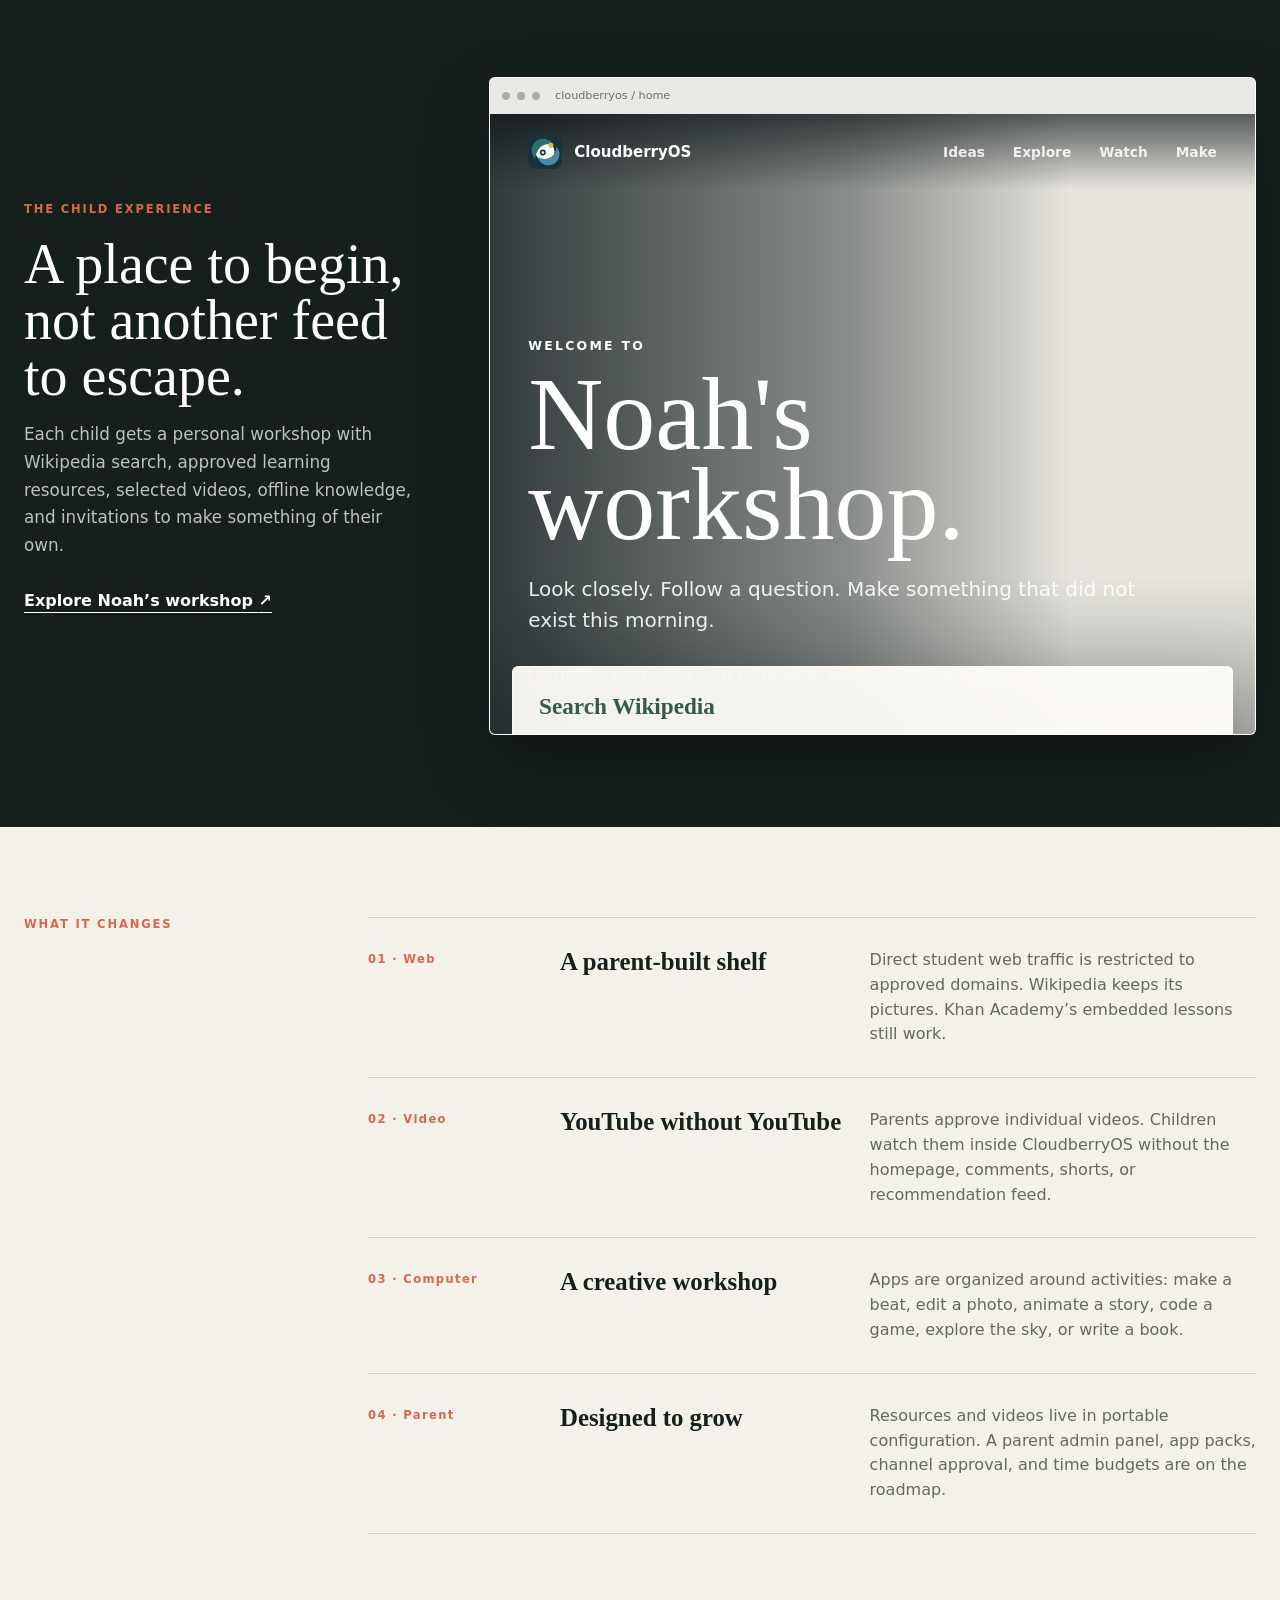
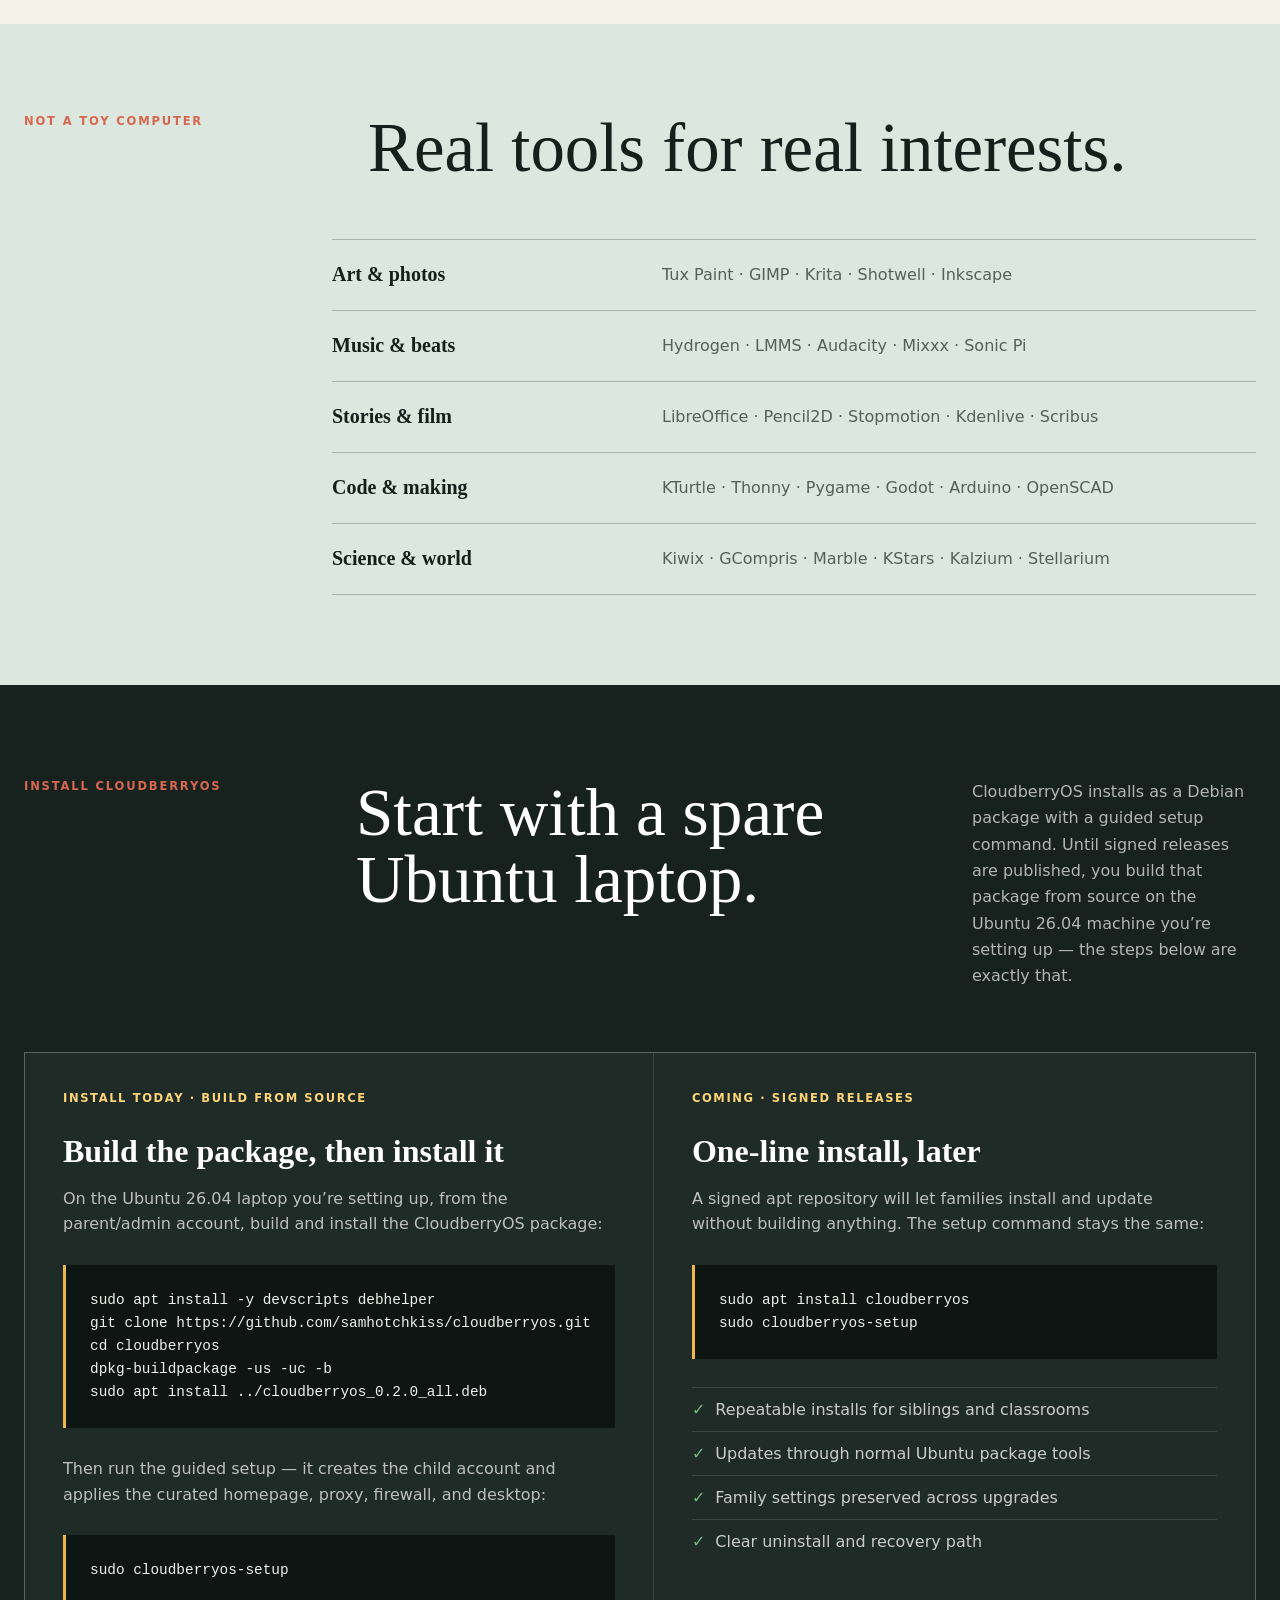
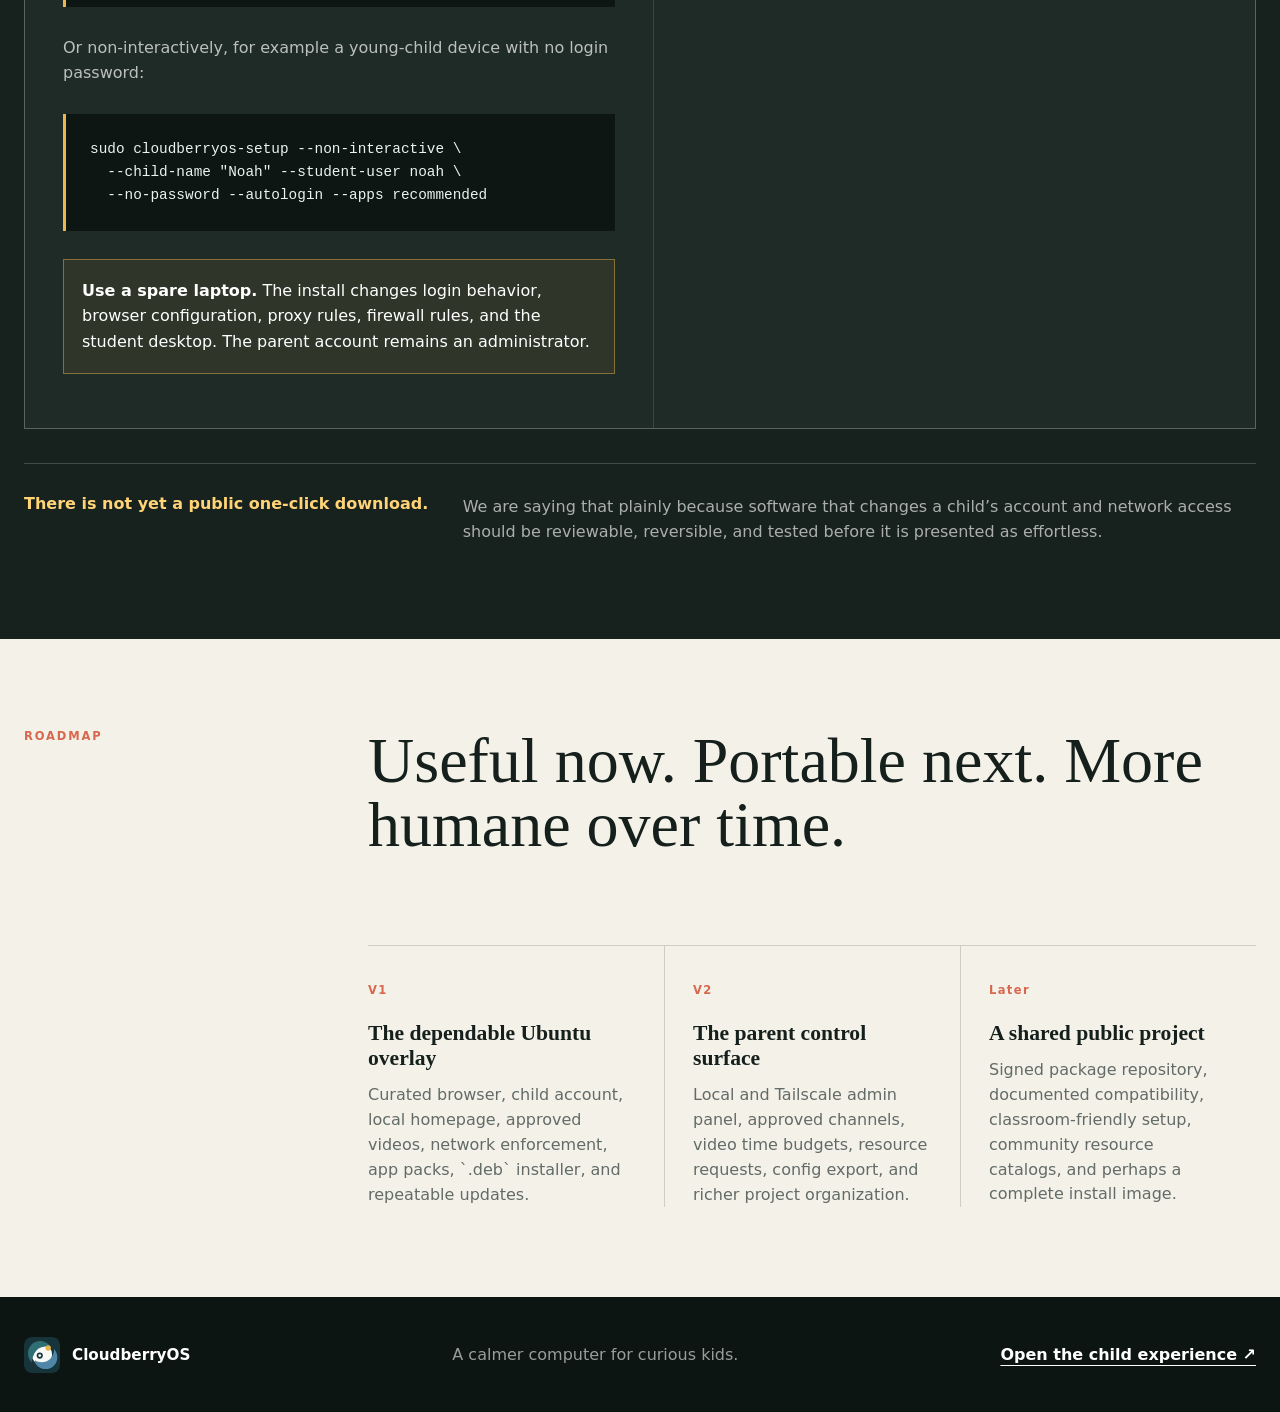
==== commit 1e2175f7: "site: fast hero (4KB SVG instead of 9.8MB PNG) + social share card - .hero background now uses cloud" ====
--- a/web/index.html
+++ b/web/index.html
@@ -5,6 +5,25 @@
   <meta name="viewport" content="width=device-width, initial-scale=1" />
   <meta name="description" content="CloudberryOS turns Ubuntu into a calm, creative computer for children, with a curated web and a fully unlocked parent account." />
   <title>CloudberryOS — Ubuntu for curious kids</title>
+  <meta name="theme-color" content="#17343a" />
+  <link rel="canonical" href="https://cloudberryos.org/" />
+
+  <!-- Open Graph / social share card -->
+  <meta property="og:type" content="website" />
+  <meta property="og:site_name" content="CloudberryOS" />
+  <meta property="og:title" content="CloudberryOS — a calm computer for curious kids" />
+  <meta property="og:description" content="A curated Ubuntu computer for kids: the web as a shelf, not a slot machine. A curated homepage, parent-approved videos, and real creative tools." />
+  <meta property="og:url" content="https://cloudberryos.org/" />
+  <meta property="og:image" content="https://cloudberryos.org/assets/cloudberryos-og.png" />
+  <meta property="og:image:type" content="image/png" />
+  <meta property="og:image:width" content="1200" />
+  <meta property="og:image:height" content="630" />
+  <meta property="og:image:alt" content="CloudberryOS — the internet as a library, not a casino" />
+  <meta name="twitter:card" content="summary_large_image" />
+  <meta name="twitter:title" content="CloudberryOS — a calm computer for curious kids" />
+  <meta name="twitter:description" content="A curated Ubuntu computer for kids: the web as a shelf, not a slot machine." />
+  <meta name="twitter:image" content="https://cloudberryos.org/assets/cloudberryos-og.png" />
+
   <link rel="stylesheet" href="/assets/cloudberryos-public.css" />
 </head>
 <body>
--- a/assets/cloudberryos-public.css
+++ b/assets/cloudberryos-public.css
@@ -27,7 +27,8 @@
   background:
     linear-gradient(90deg, rgba(5, 17, 20, 0.84), rgba(5, 17, 20, 0.33) 58%, rgba(5, 17, 20, 0.08)),
     linear-gradient(0deg, rgba(5, 17, 20, 0.66), transparent 45%),
-    url("cloudberryos-wallpaper-3840.png") center / cover;
+    url("cloudberryos-wallpaper.svg") center / cover;
+  background-color: #17343a;
 }
 
 .nav {
